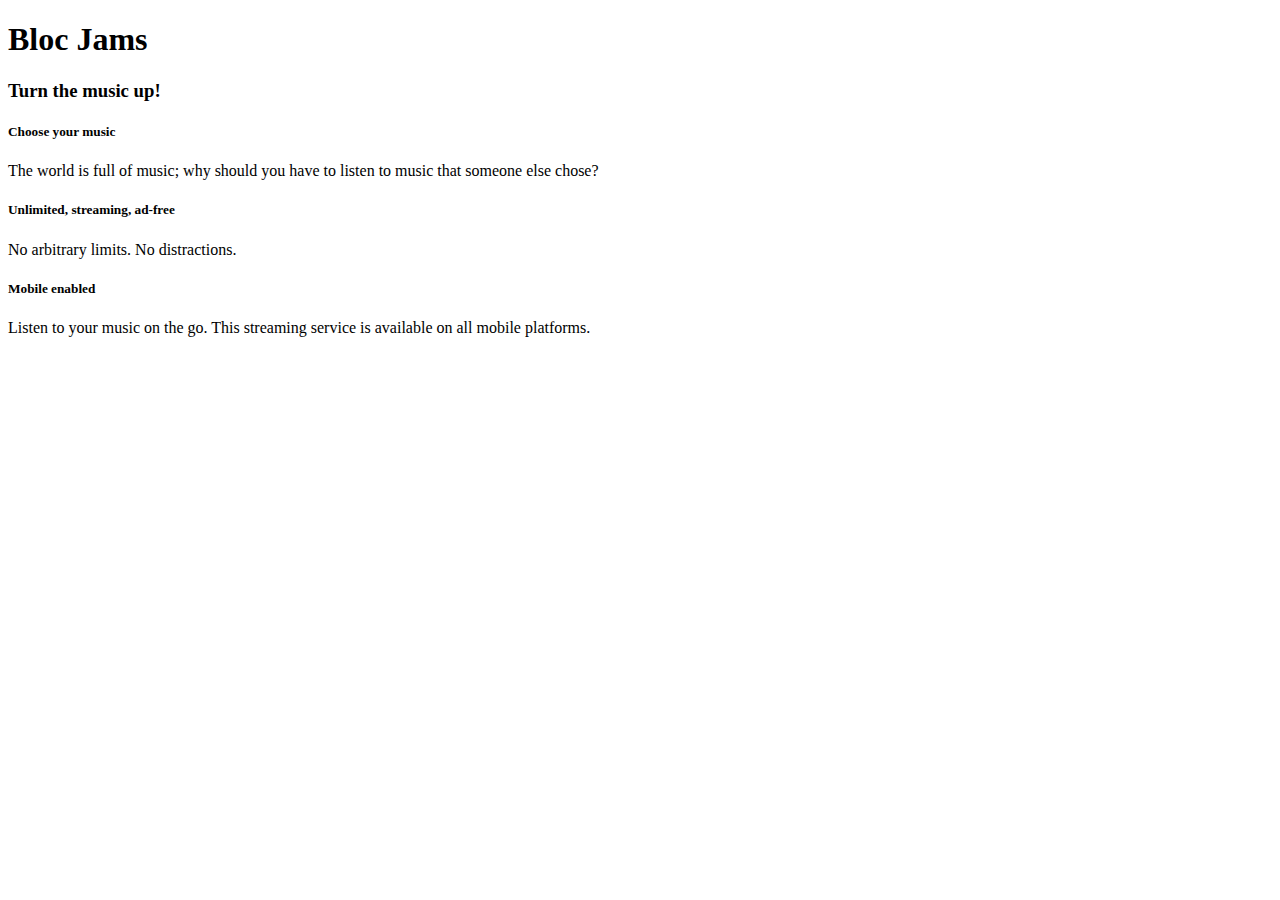
==== index.html @ eac7a7aa "completed assignment 6, semantic html" ====
<!DOCTYPE html>
 <html>
     <head>
         <title>Bloc Jams</title>
     </head>
     <body>
         <nav> <!-- navigation bar -->
         </nav>
         <section> <!-- hero content -->
             <h1>Bloc Jams</h1>
             <h3>Turn the music up!</h3>
         </section>
         <section> <!-- selling points -->
             <div>
                 <h5>Choose your music</h5>
                 <p>The world is full of music; why should you have to listen to music that someone else chose?</p>
             </div>
             <div>
                 <h5>Unlimited, streaming, ad-free</h5>
                 <p>No arbitrary limits. No distractions.</p>
             </div>
             <div>
                 <h5>Mobile enabled</h5>
                 <p>Listen to your music on the go. This streaming service is available on all mobile platforms.</p>
             </div>
         </section>
     </body>
 </html>
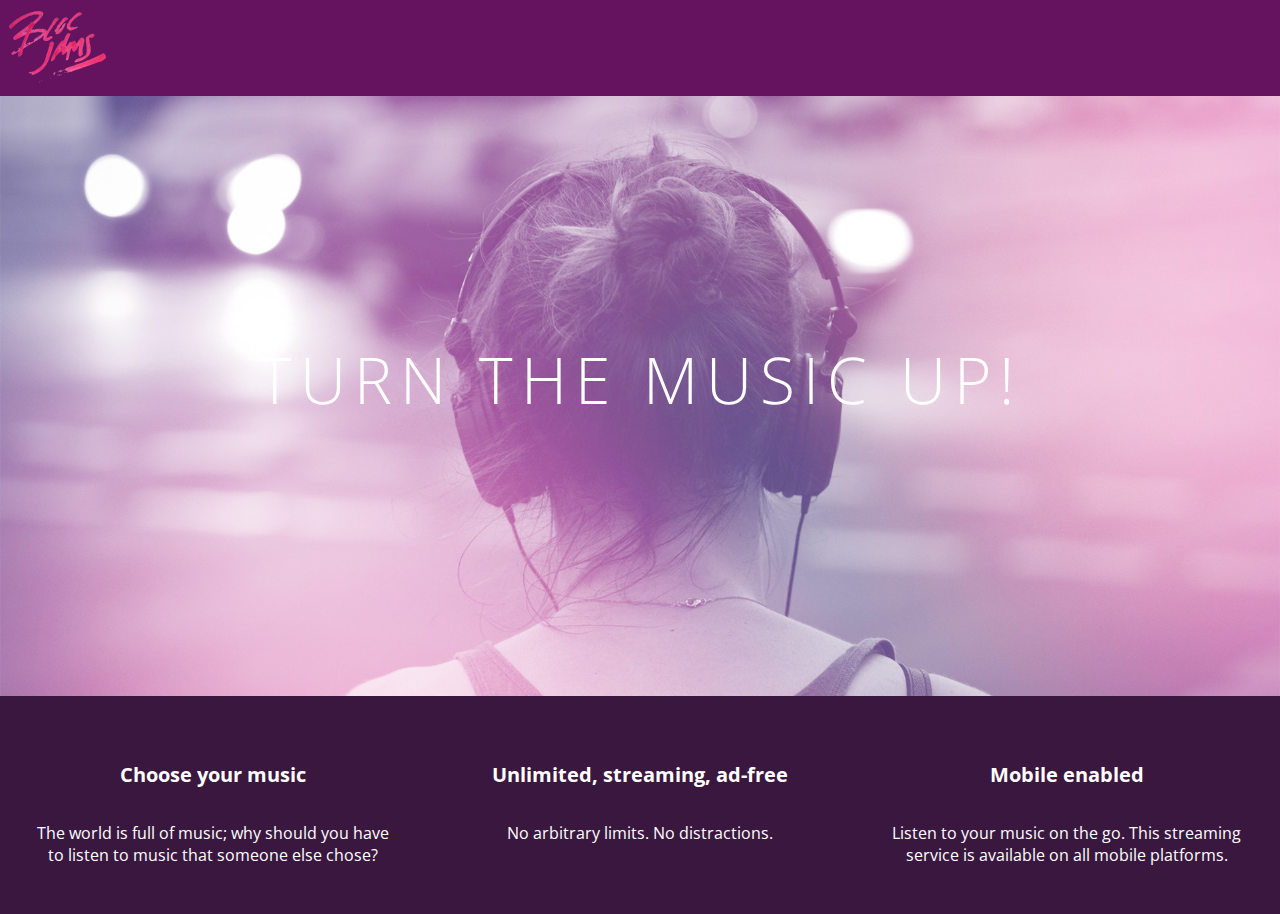
==== commit 60317b6d: "checkpoint 7 completed, background, css added" ====
--- a/index.html
+++ b/index.html
@@ -1,28 +1,37 @@
  <!DOCTYPE html>
- <html>
-     <head>
-         <title>Bloc Jams</title>
-     </head>
-     <body>
-         <nav> <!-- navigation bar -->
-         </nav>
-         <section> <!-- hero content -->
-             <h1>Bloc Jams</h1>
-             <h3>Turn the music up!</h3>
-         </section>
-         <section> <!-- selling points -->
-             <div>
-                 <h5>Choose your music</h5>
-                 <p>The world is full of music; why should you have to listen to music that someone else chose?</p>
-             </div>
-             <div>
-                 <h5>Unlimited, streaming, ad-free</h5>
-                 <p>No arbitrary limits. No distractions.</p>
-             </div>
-             <div>
-                 <h5>Mobile enabled</h5>
-                 <p>Listen to your music on the go. This streaming service is available on all mobile platforms.</p>
-             </div>
-         </section>
-     </body>
- </html>+<html>
+    <head>
+        <title>Bloc Jams</title>
+        <link rel="stylesheet" type="text/css" href="http://fonts.googleapis.com/css?family=Open+Sans:400,800,600,700,300">
+        <link rel="stylesheet" type="text/css" href="http://code.ionicframework.com/ionicons/2.0.1/css/ionicons.min.css">
+        <link rel="stylesheet" type="text/css" href="styles/normalize.css">
+        <link rel="stylesheet" type="text/css" href="styles/main.css">
+    </head>
+    <body class="landing">
+        <nav class="navbar">
+            <img src="assets/images/bloc_jams_logo.png" alt="bloc jams logo" class="logo">
+        </nav>
+        <section class="hero-content"> <!-- hero content -->
+            <h1 class="hero-title">Turn the music up!</h1>
+        </section>
+        <section class="selling-points"> <!-- selling points -->
+            <div class="point">
+               <span class="ion-music-note"></span>
+                <h5 class="point-title">Choose your music</h5>
+                <p class="point-description">The world is full of music; why should you have to listen to music that someone else chose?
+                </p>
+            </div>
+            <div class="point">
+               <span class="ion-radio-waves"></span>
+                <h5 class="point-title">Unlimited, streaming, ad-free</h5>
+                <p class="point-description">No arbitrary limits. No distractions.
+                </p>
+            </div>
+            <div class="point">
+               <span class="ion-iphone"></span>
+                <h5 class="point-title">Mobile enabled</h5>
+                <p class="point-description">Listen to your music on the go. This streaming service is available on all mobile platforms.</p>
+            </div>
+        </section>
+    </body>
+</html>--- a/styles/main.css
+++ b/styles/main.css
@@ -0,0 +1,76 @@
+html {
+    height: 100%; /* makes sure out HTML takes up 100% of the browser window */
+    font-size: 100%;
+}
+
+body {
+    font-family: 'Open Sans'; /* sets our font to the "Open Sans" typeface */
+    color: white; /* sets the text color to white */
+    min-height: 100%; /* says the height of the body must be, at minimum, 100% of the window */    
+}
+
+body.landing {
+    background-color: rgb(58, 23, 63); /* sets the background color to an RGB value */ 
+}
+
+.navbar {
+    padding: 0.5rem;
+    background-color: rgb(101, 18, 95);
+}
+
+.navbar.logo {
+    position: relative;
+    left: 2rem
+}
+
+.hero-content {
+    position: relative; 
+    min-height: 600px; /* hero content element must be at least 600 pixels */
+    background-image: url(../assets/images/bloc_jams_bg.jpg);
+    background-repeat: no-repeat;
+    background-position: center center;
+    background-size: cover;
+}
+
+.hero-content .hero-title {
+    position: absolute;
+    top: 40%;
+    -webkit-transform: translateY(-50%);
+    -moz-transform: translateY(50%);
+    -ms-transform: translateY(50%);
+    width: 100%;     /* makes the title inhabit the full width of its container */
+    text-align: center;    /* aligns text in the horinzontal center of the element */
+    font-size: 4rem;     /* specifies the size of the font in root em units */
+    font-weight: 300;    /* makes the font thinner or lighter weight */
+    text-transform: uppercase;    /*transforms the text to be all uppercase */
+    letter-spacing: 0.5rem;    /* puts 0.5 root ems worth of space between each letter */
+    text-shadow: 1px, 1px, 0px, rgb(58,23,63);
+}
+
+.selling-points {
+    position: relative;
+    display: table;
+    width: 100%;
+    -webkit-box-sizing: border-box;
+    -moz-box-sizing: border-box;
+    box-sizing: border-box;
+ }
+ 
+ .point {
+    display: table-cell;
+    position: relative;
+    width: 33.3%;
+    padding: 2rem;
+    text-align: center;
+ }
+ 
+ .point .point-title {
+    font-size: 1.25rem;
+ }
+ 
+ .ion-music-note,
+ .ion-radio-waves,
+ .ion-iphone {
+    color: rgb(233,50,117);
+    font-size: 5rem;
+ }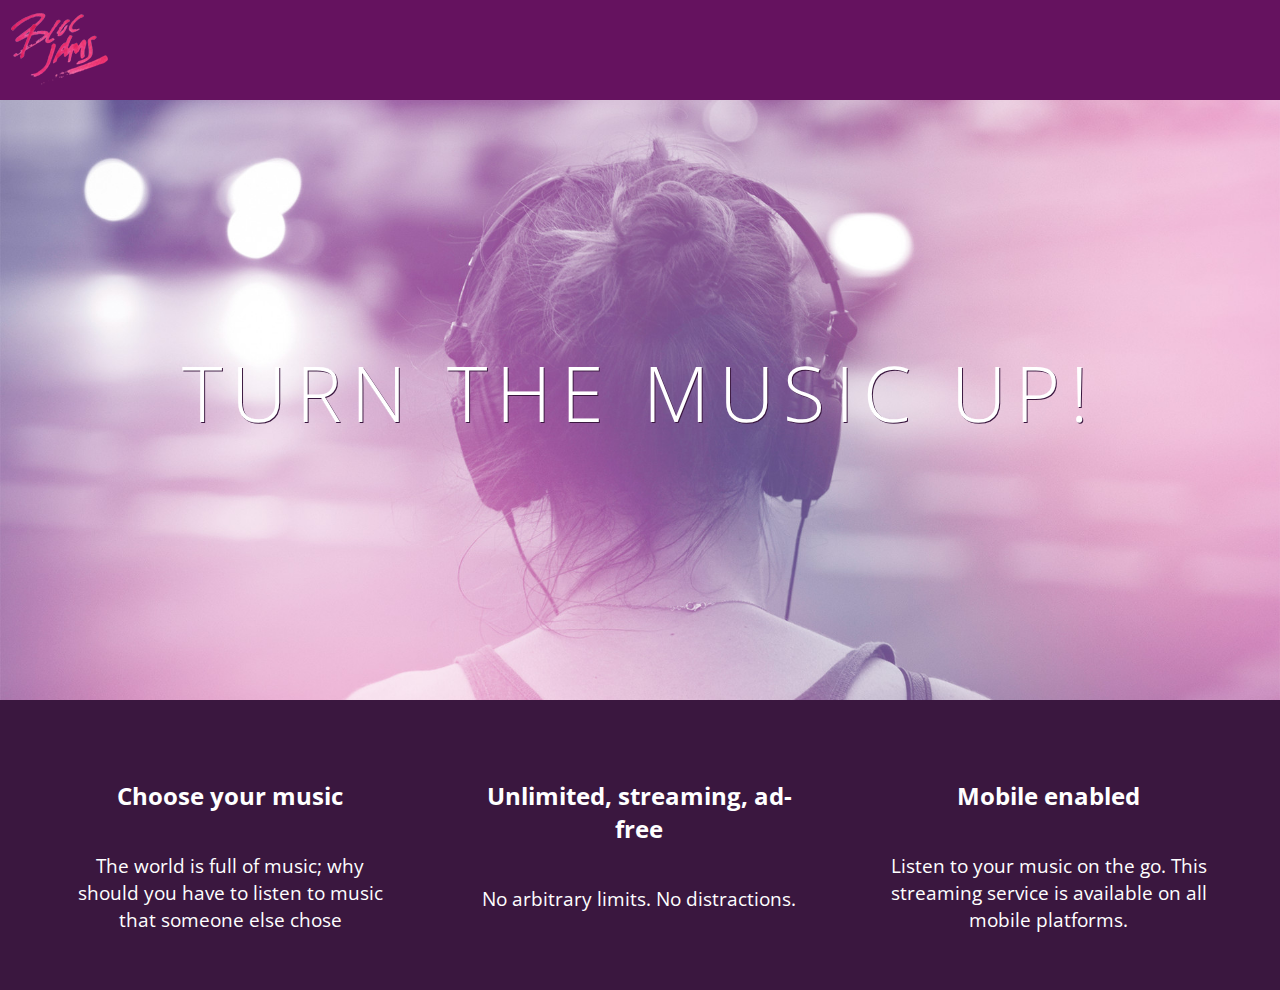
==== commit db1dc3b2: "checkpoint 8 completed" ====
--- a/index.html
+++ b/index.html
@@ -2,10 +2,12 @@
 <html>
     <head>
         <title>Bloc Jams</title>
+        <meta name="viewport" content="width=device-width, initial-scale=1">
         <link rel="stylesheet" type="text/css" href="http://fonts.googleapis.com/css?family=Open+Sans:400,800,600,700,300">
         <link rel="stylesheet" type="text/css" href="http://code.ionicframework.com/ionicons/2.0.1/css/ionicons.min.css">
         <link rel="stylesheet" type="text/css" href="styles/normalize.css">
         <link rel="stylesheet" type="text/css" href="styles/main.css">
+        <link rel="stylesheet" type="text/css" href="styles/landing.css">
     </head>
     <body class="landing">
         <nav class="navbar">
@@ -14,20 +16,18 @@
         <section class="hero-content"> <!-- hero content -->
             <h1 class="hero-title">Turn the music up!</h1>
         </section>
-        <section class="selling-points"> <!-- selling points -->
-            <div class="point">
+        <section class="selling-points container"> <!-- selling points -->
+            <div class="point column third">
                <span class="ion-music-note"></span>
                 <h5 class="point-title">Choose your music</h5>
-                <p class="point-description">The world is full of music; why should you have to listen to music that someone else chose?
-                </p>
+                <p class="point-description">The world is full of music; why should you have to listen to music that someone else chose</p>
             </div>
-            <div class="point">
+            <div class="point column third">
                <span class="ion-radio-waves"></span>
                 <h5 class="point-title">Unlimited, streaming, ad-free</h5>
-                <p class="point-description">No arbitrary limits. No distractions.
-                </p>
+                <p class="point-description">No arbitrary limits. No distractions.</p>
             </div>
-            <div class="point">
+            <div class="point column third">
                <span class="ion-iphone"></span>
                 <h5 class="point-title">Mobile enabled</h5>
                 <p class="point-description">Listen to your music on the go. This streaming service is available on all mobile platforms.</p>
--- a/styles/main.css
+++ b/styles/main.css
@@ -1,3 +1,9 @@
+*, *::before, *::after {
+    -moz-box-sizing: border-box;
+    -webkit-box-sizing: border-box;
+    box-sizing: border-box;
+}
+
 html {
     height: 100%; /* makes sure out HTML takes up 100% of the browser window */
     font-size: 100%;
@@ -7,10 +13,6 @@
     font-family: 'Open Sans'; /* sets our font to the "Open Sans" typeface */
     color: white; /* sets the text color to white */
     min-height: 100%; /* says the height of the body must be, at minimum, 100% of the window */    
-}
-
-body.landing {
-    background-color: rgb(58, 23, 63); /* sets the background color to an RGB value */ 
 }
 
 .navbar {
@@ -23,54 +25,29 @@
     left: 2rem
 }
 
-.hero-content {
-    position: relative; 
-    min-height: 600px; /* hero content element must be at least 600 pixels */
-    background-image: url(../assets/images/bloc_jams_bg.jpg);
-    background-repeat: no-repeat;
-    background-position: center center;
-    background-size: cover;
+.container {
+    margin: 0 auto;
+    max-width: 64rem;
 }
 
-.hero-content .hero-title {
-    position: absolute;
-    top: 40%;
-    -webkit-transform: translateY(-50%);
-    -moz-transform: translateY(50%);
-    -ms-transform: translateY(50%);
-    width: 100%;     /* makes the title inhabit the full width of its container */
-    text-align: center;    /* aligns text in the horinzontal center of the element */
-    font-size: 4rem;     /* specifies the size of the font in root em units */
-    font-weight: 300;    /* makes the font thinner or lighter weight */
-    text-transform: uppercase;    /*transforms the text to be all uppercase */
-    letter-spacing: 0.5rem;    /* puts 0.5 root ems worth of space between each letter */
-    text-shadow: 1px, 1px, 0px, rgb(58,23,63);
+/* Medium and small screens (640px) */
+@media (min-width: 640px) {
+    html { font-size: 112%; }
+    
+    .column {
+        float:left;
+        padding-left: 1rem;
+        padding-right: 1rem;
+    }
+    .column.full { width: 100%; }
+    .column.two-thirds { width: 66.7%; }
+    .column.half { width: 50%; }
+    .column.third { width: 33.3%; }
+    .column.fourth { width: 25%; }
+    .column.flow-opposite { float: right; } 
 }
 
-.selling-points {
-    position: relative;
-    display: table;
-    width: 100%;
-    -webkit-box-sizing: border-box;
-    -moz-box-sizing: border-box;
-    box-sizing: border-box;
- }
- 
- .point {
-    display: table-cell;
-    position: relative;
-    width: 33.3%;
-    padding: 2rem;
-    text-align: center;
- }
- 
- .point .point-title {
-    font-size: 1.25rem;
- }
- 
- .ion-music-note,
- .ion-radio-waves,
- .ion-iphone {
-    color: rgb(233,50,117);
-    font-size: 5rem;
- }+/* Large screens (1024px) */
+@media (min-width: 1024px) {
+    html {font-size: 120%; }
+}--- a/styles/landing.css
+++ b/styles/landing.css
@@ -0,0 +1,48 @@
+body.landing {
+    background-color: rgb(58,23,63);
+ }
+ 
+ .hero-content {
+    position: relative;
+    min-height: 600px;
+    background-image: url(../assets/images/bloc_jams_bg.jpg);
+    background-repeat: no-repeat;
+    background-position: center center;
+    background-size: cover;
+ }
+ 
+ .hero-content .hero-title {
+    position: absolute;
+    top: 40%;
+    -webkit-transform: translateY(-50%);
+    -moz-transform: translateY(-50%);
+    transform: translateY(-50%);
+    width: 100%;
+    text-align: center;
+    font-size: 4rem;
+    font-weight: 300;
+    text-transform: uppercase;
+    letter-spacing: 0.5rem;
+    text-shadow: 1px 1px 0px rgb(58,23,63);
+ }
+ 
+ .selling-points {
+    position: relative;
+ }
+ 
+ .point {
+    position: relative;
+    padding: 2rem;
+    text-align: center;
+ }
+ 
+ .point .point-title {
+    font-size: 1.25rem;
+ }
+ 
+ .ion-music-note,
+ .ion-radio-waves,
+ .ion-iphone {
+    color: rgb(233,50,117);
+    font-size: 5rem;
+ }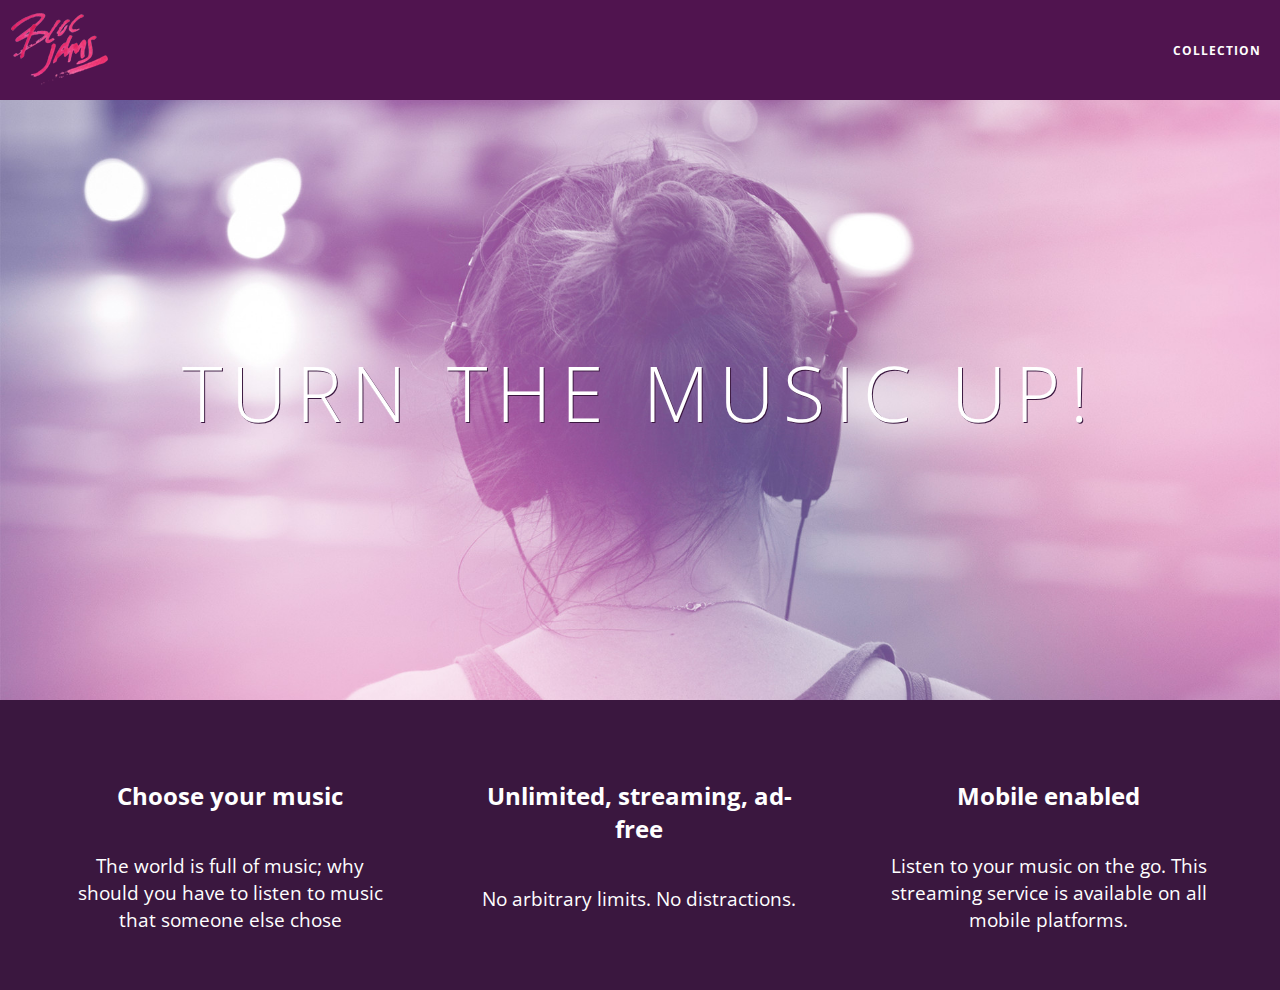
==== commit dbd3cbab: "Checkpoint 9 completed" ====
--- a/index.html
+++ b/index.html
@@ -10,13 +10,18 @@
         <link rel="stylesheet" type="text/css" href="styles/landing.css">
     </head>
     <body class="landing">
-        <nav class="navbar">
-            <img src="assets/images/bloc_jams_logo.png" alt="bloc jams logo" class="logo">
+        <nav class="navbar"> <!-- nav bar -->
+            <a href="index.html" class="logo">
+                <img src="assets/images/bloc_jams_logo.png" alt="bloc jams logo">
+            </a>
+            <div class="links-container">
+                <a href="collection.html" class="navbar-link">collection</a>
+            </div>
         </nav>
         <section class="hero-content"> <!-- hero content -->
             <h1 class="hero-title">Turn the music up!</h1>
         </section>
-        <section class="selling-points container"> <!-- selling points -->
+        <section class="selling-points container clearfix"> <!-- selling points -->
             <div class="point column third">
                <span class="ion-music-note"></span>
                 <h5 class="point-title">Choose your music</h5>
--- a/styles/main.css
+++ b/styles/main.css
@@ -16,14 +16,48 @@
 }
 
 .navbar {
+    position: relative;
     padding: 0.5rem;
-    background-color: rgb(101, 18, 95);
+    background-color: rgba(101, 18, 95, 0.5);
+    z-index: 1;
 }
 
-.navbar.logo {
+.navbar .logo {
     position: relative;
     left: 2rem
+    cursor: pointer; /* produces the finger-pointer icon when you hover over it */
 }
+
+.navbar .links-container {
+    display: table;
+    position: absolute;
+    top: 0;
+    right: 0;
+    height: 100px;
+    color: white;
+    text-decoration: none;
+}
+
+.links-container .navbar-link {
+    display: table-cell;
+    position: relative;
+    height: 100%;
+    padding-left: 1rem;
+    padding-right: 1rem;
+    vertical-align: middle;
+    color: white;
+    font-size: 0.625rem;
+    letter-spacing: 0.05rem;
+    font-weight: 700;
+    text-transform: uppercase;
+    text-decoration: none;
+    cursor: pointer;
+ }
+
+ .links-container .navbar-link:hover {
+    color: rgb(233,50,117);
+ }
+
 
 .container {
     margin: 0 auto;
@@ -50,4 +84,14 @@
 /* Large screens (1024px) */
 @media (min-width: 1024px) {
     html {font-size: 120%; }
+}
+
+.clearfix::before,
+.clearfix::after {
+   content: " ";
+   display: table;
+}
+
+.clearfix::after {
+   clear: both;
 }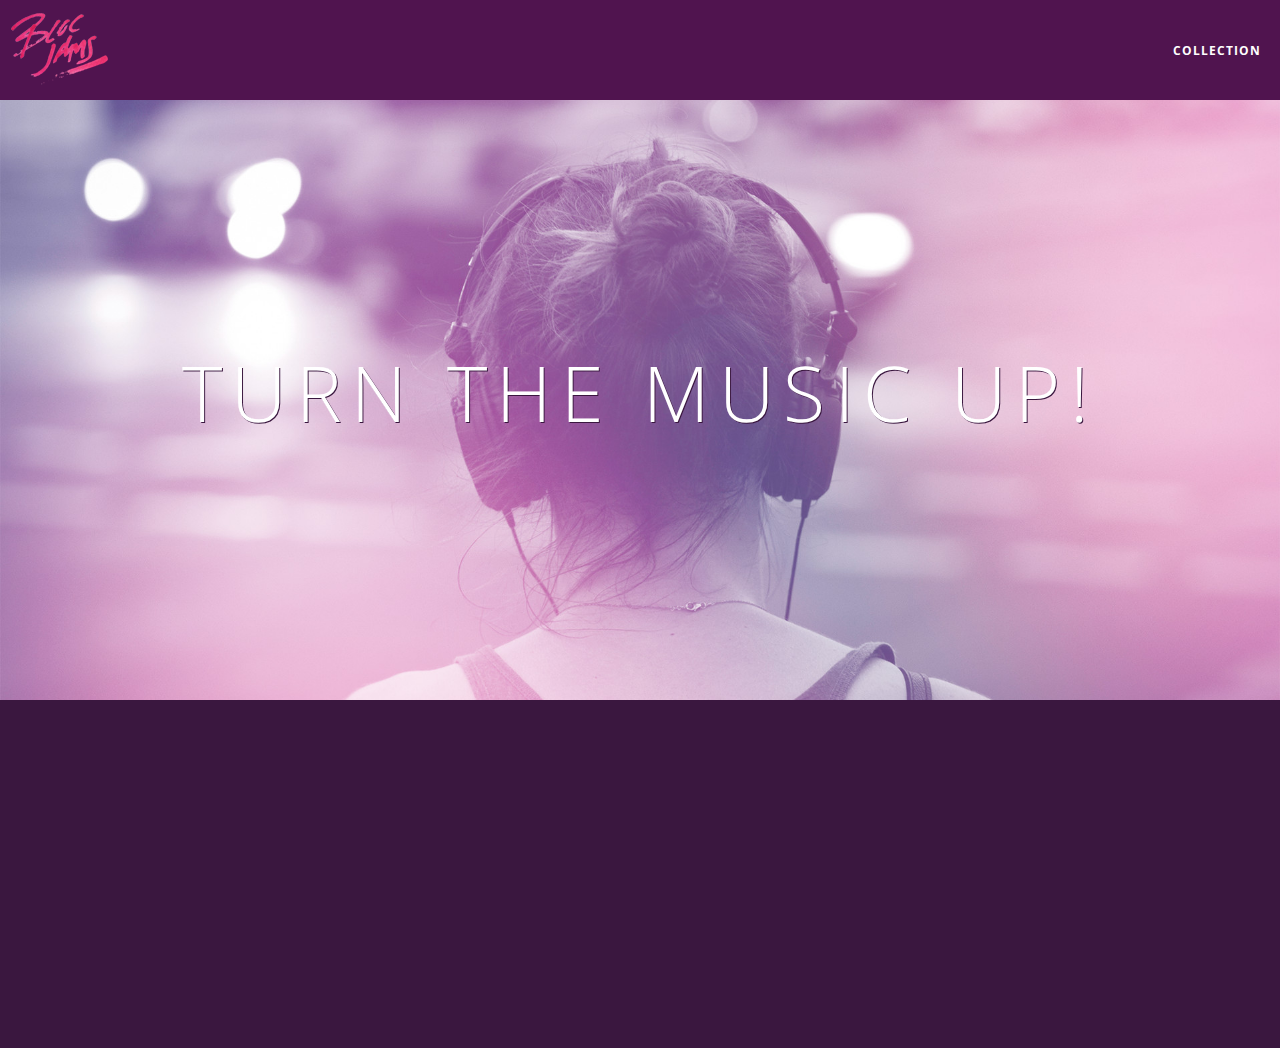
==== commit 27a53eb3: "checkpoint 22 completed" ====
--- a/index.html
+++ b/index.html
@@ -38,5 +38,6 @@
                 <p class="point-description">Listen to your music on the go. This streaming service is available on all mobile platforms.</p>
             </div>
         </section>
+        <script src="scripts/landing.js"></script>
     </body>
 </html>--- a/styles/main.css
+++ b/styles/main.css
@@ -64,6 +64,10 @@
     max-width: 64rem;
 }
 
+.container.narrow {
+    max-width: 56rem;
+}
+
 /* Medium and small screens (640px) */
 @media (min-width: 640px) {
     html { font-size: 112%; }
--- a/styles/landing.css
+++ b/styles/landing.css
@@ -34,6 +34,16 @@
     position: relative;
     padding: 2rem;
     text-align: center;
+    opacity: 0;
+    -webkit-transform: scaleX(0.9) translateY(3rem);
+    -moz-transform: scaleX(0.9) translateY(3rem);
+    transform: scaleX(0.9) translateY(3rem);
+    -webkit-transition: all 0.25s ease-in-out;
+    -moz-transition: all 0.25s ease-in-out;
+    transition: all 0.25s ease-in-out;
+    -webkit-transition-delay: 0.2s;
+    -moz-transition-delay: 0.2s;
+    transition-delay: 0.2s;
  }
  
  .point .point-title {
